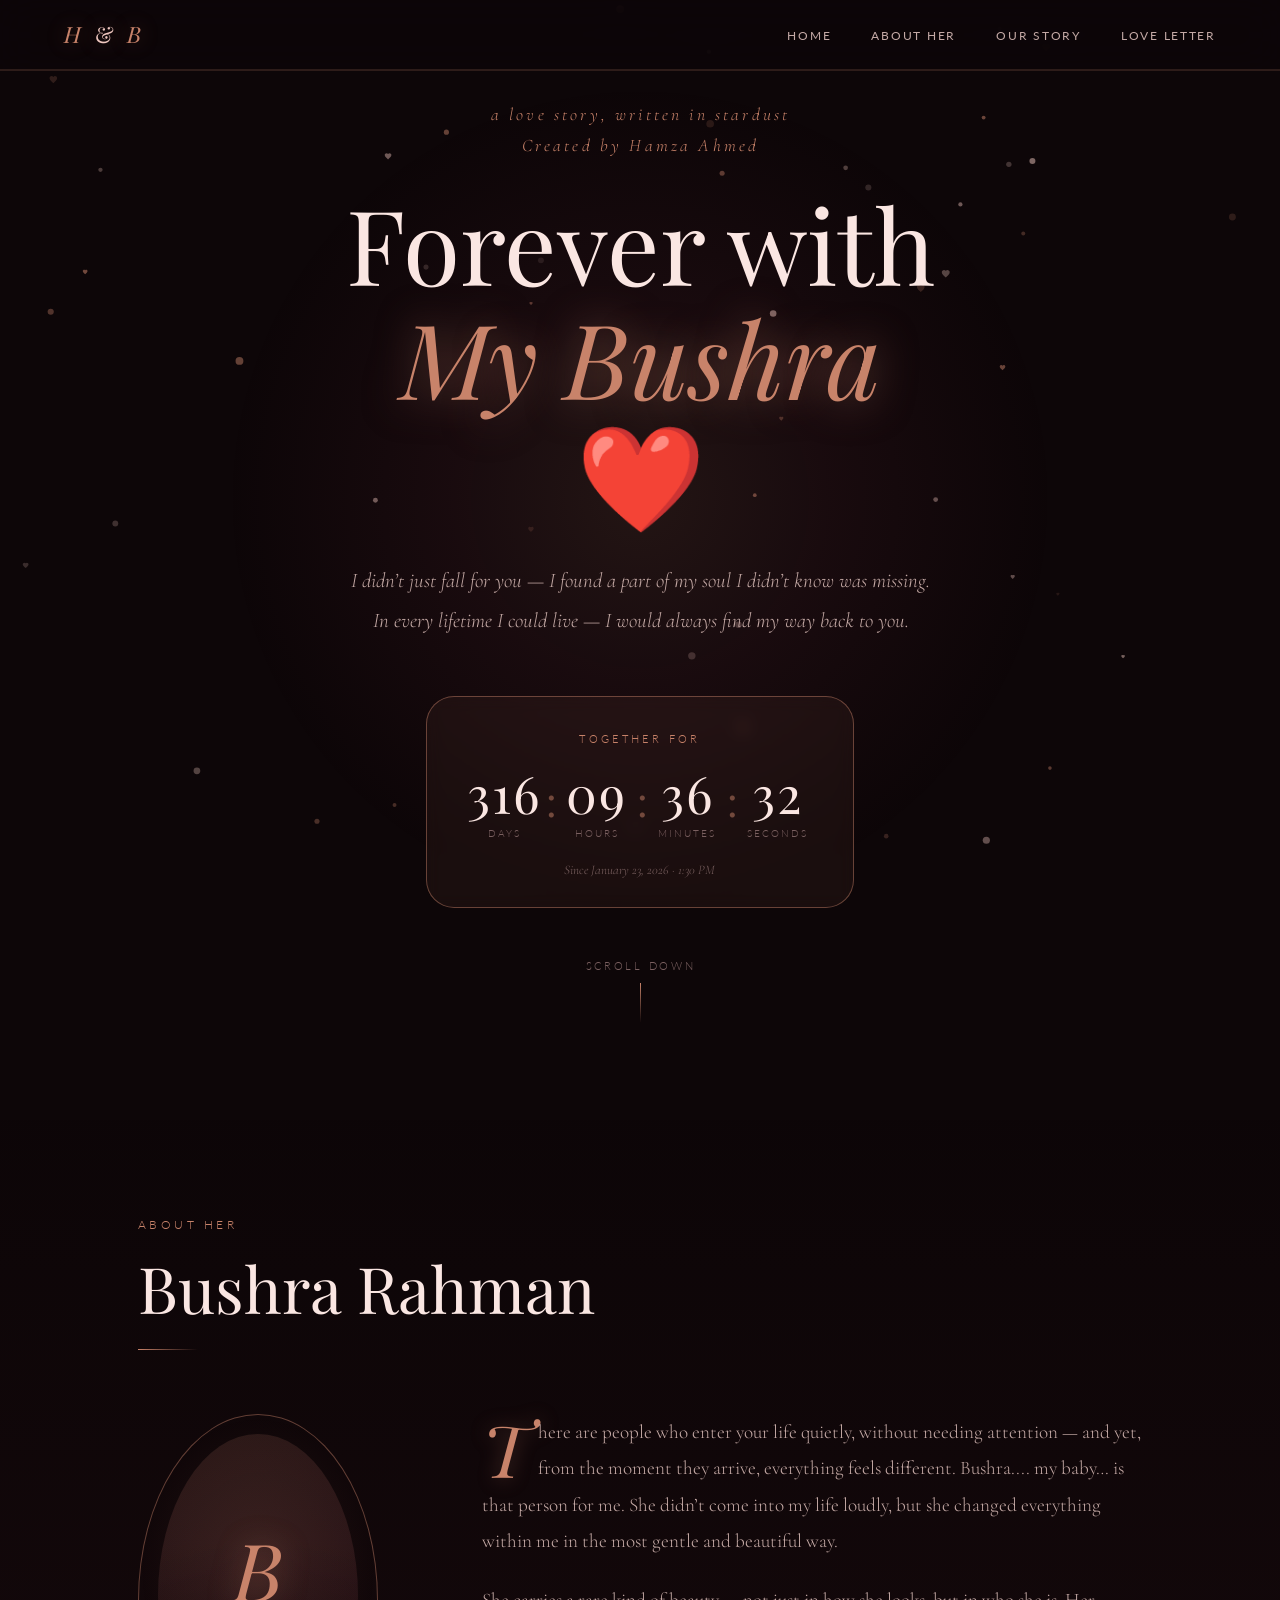
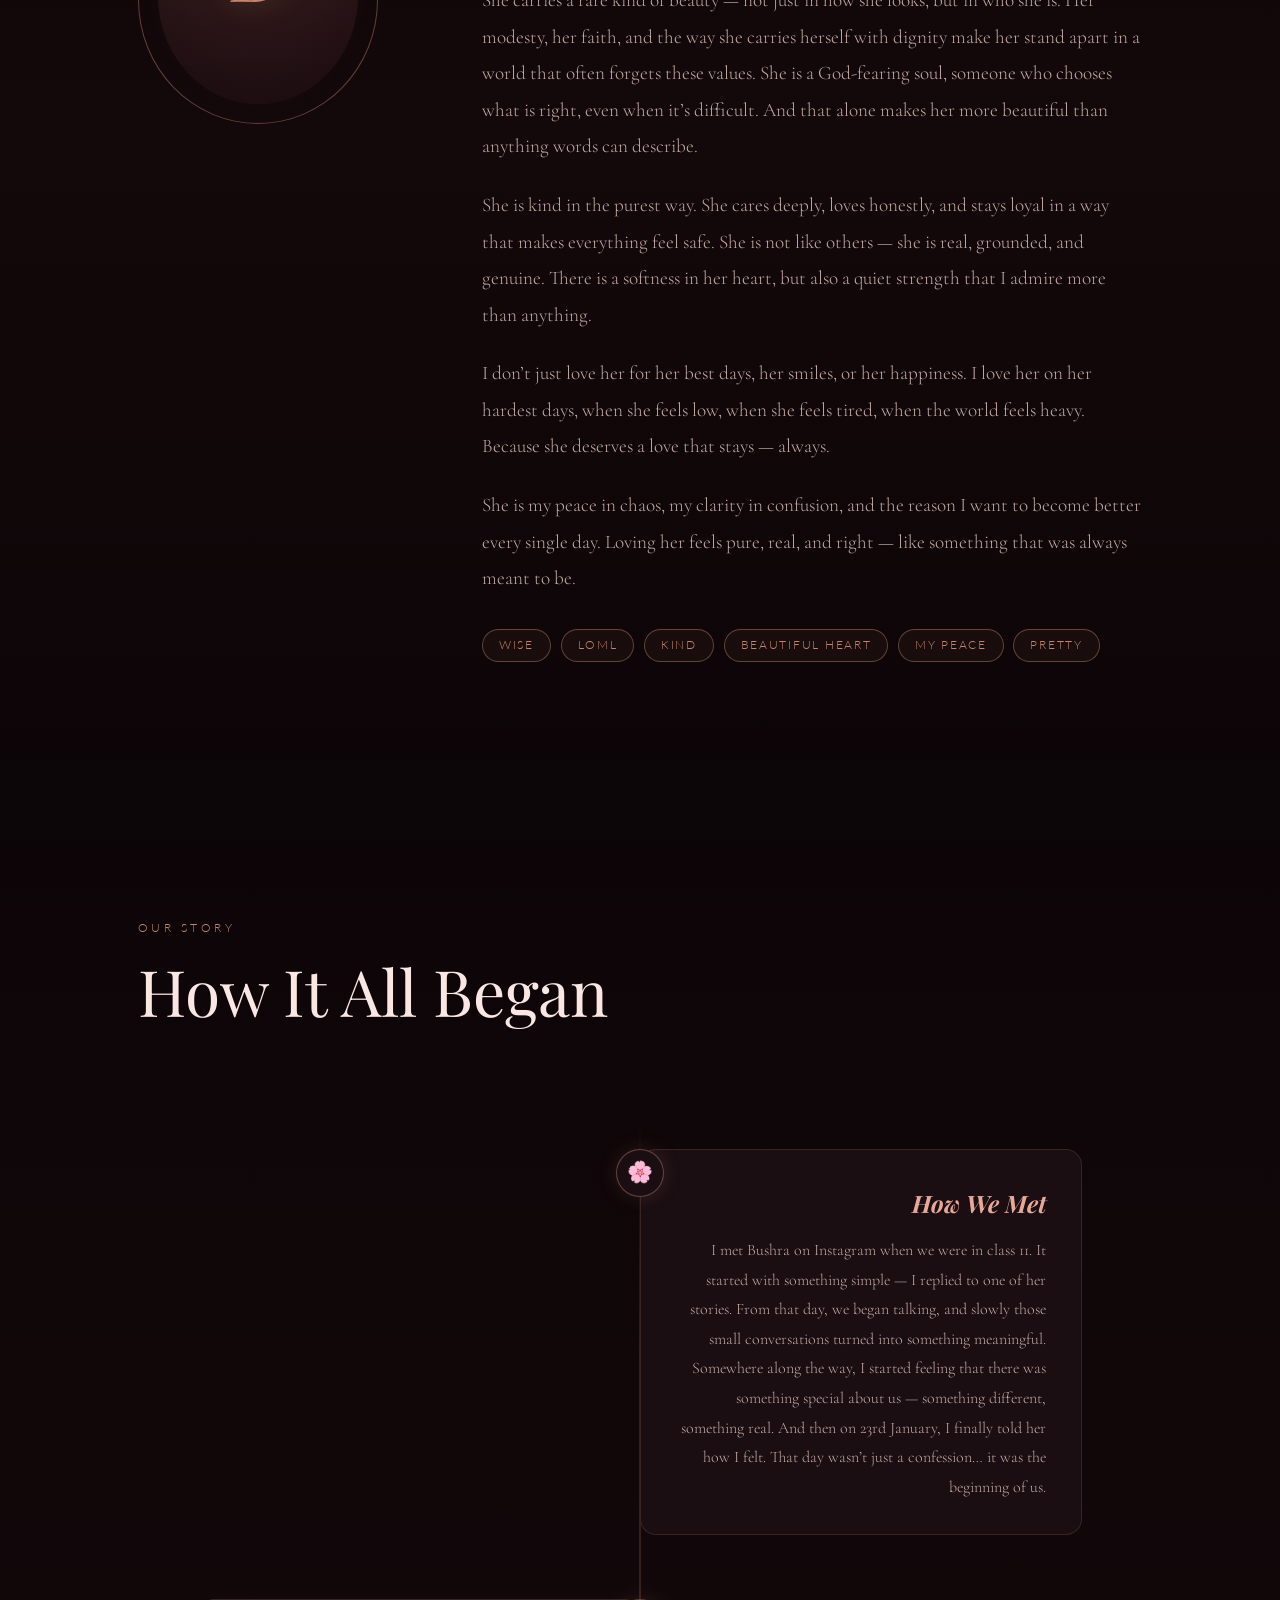
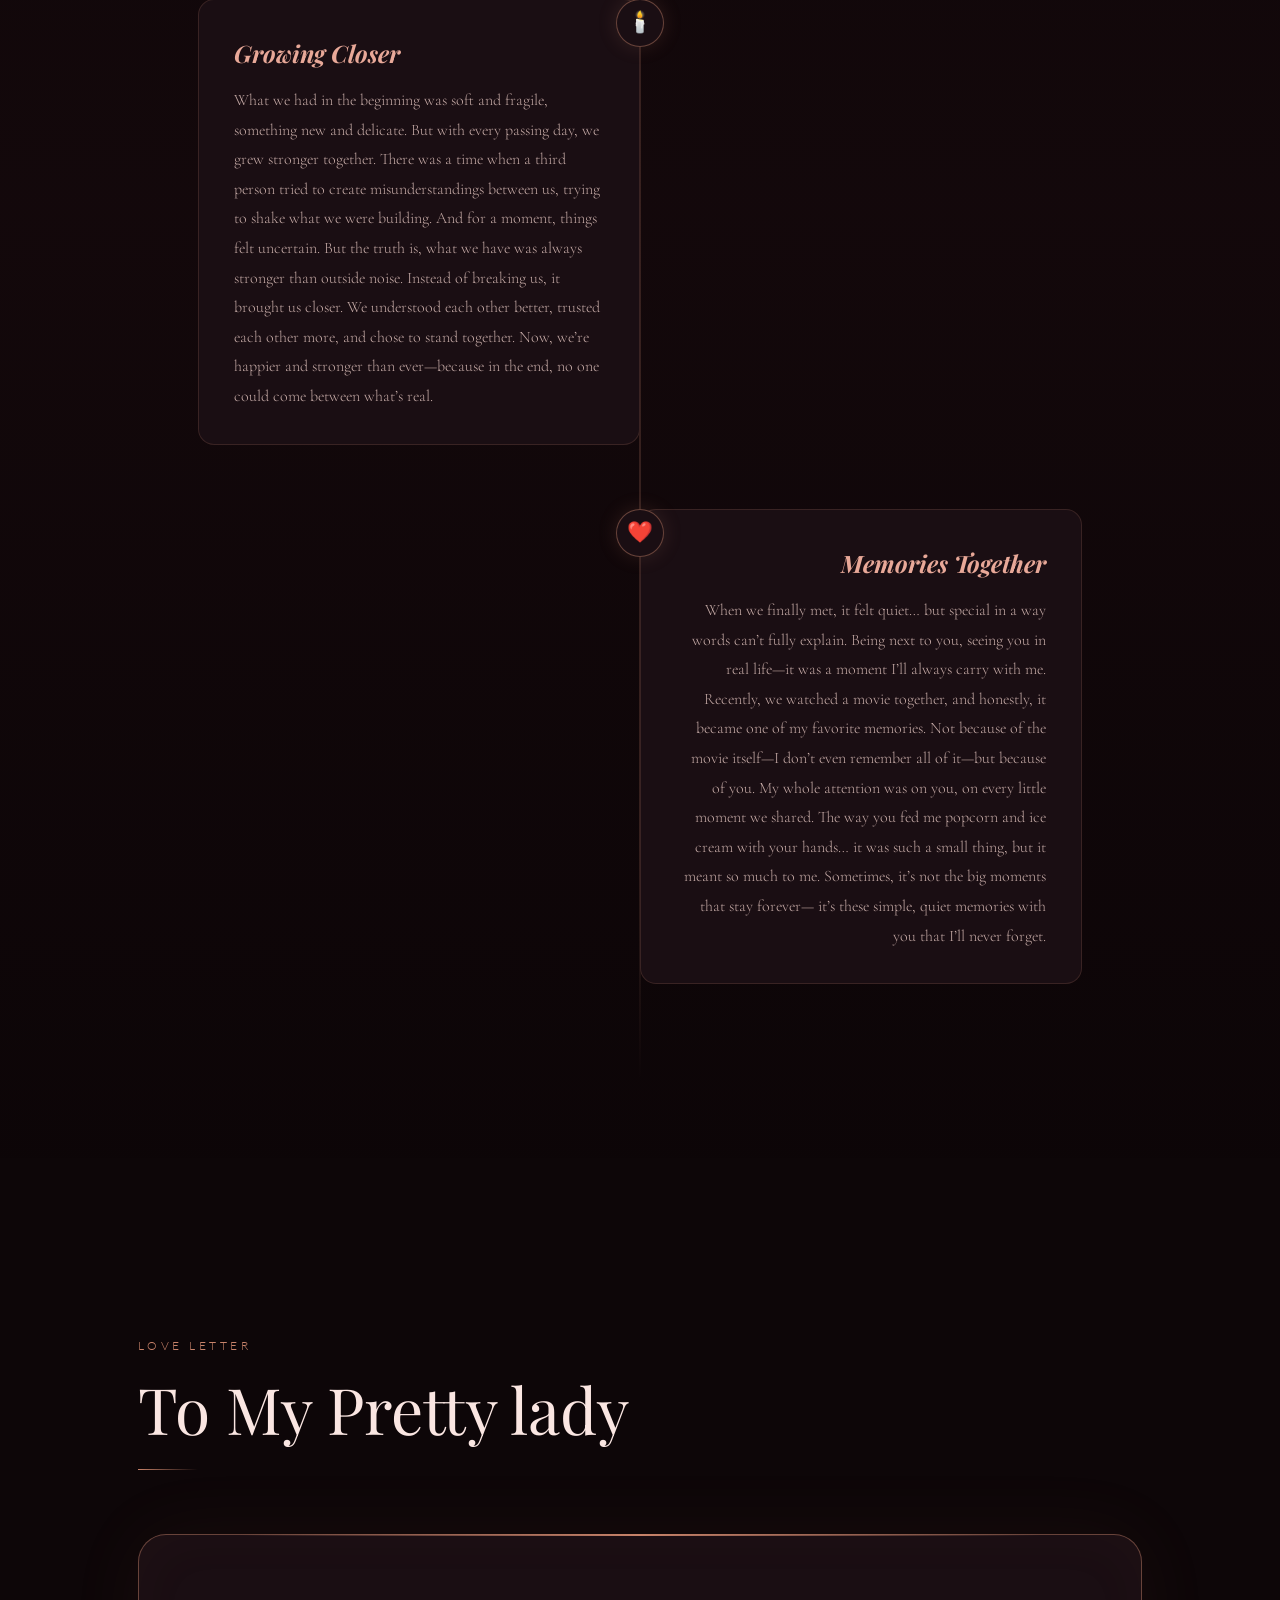
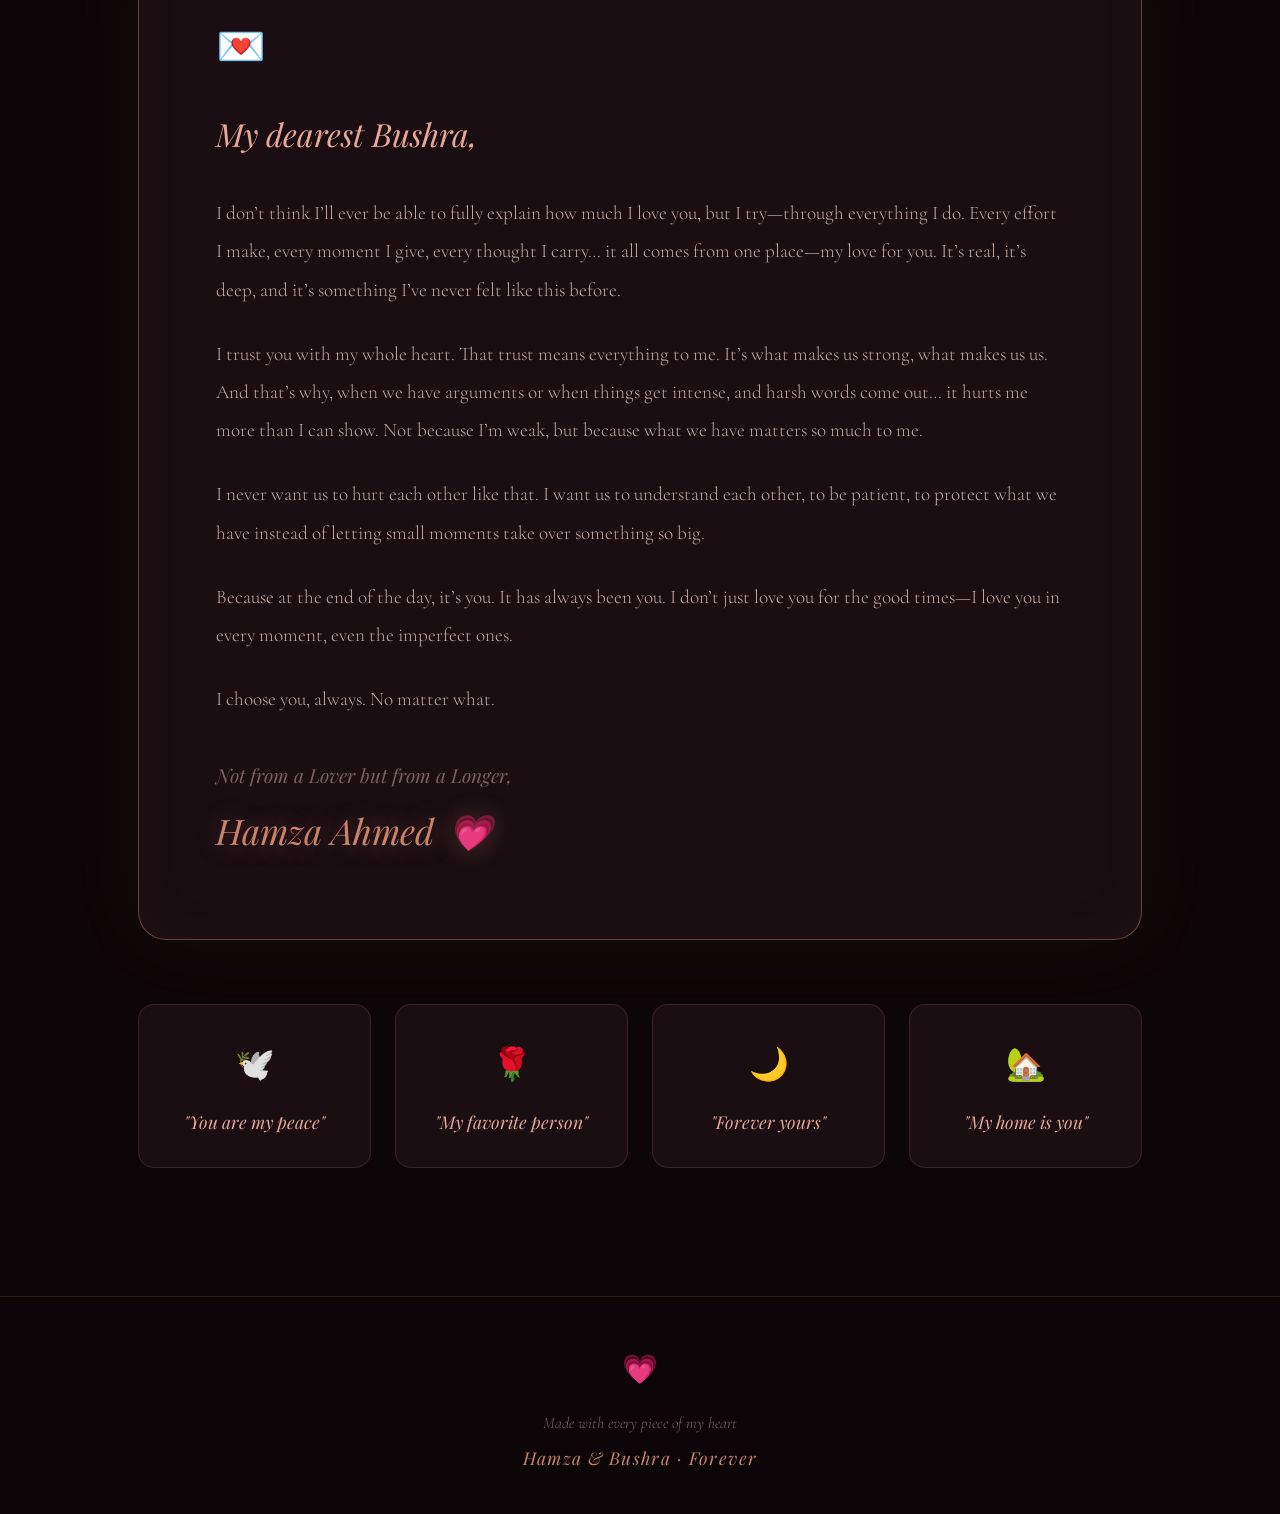
==== index.html @ 1453855a "Add files via upload" ====
<!DOCTYPE html>
<html lang="en">
<head>
  <meta charset="UTF-8" />
  <meta name="viewport" content="width=device-width, initial-scale=1.0" />
  <title>Forever with My Girl ❤️</title>
  <link rel="stylesheet" href="style.css" />
  <link rel="preconnect" href="https://fonts.googleapis.com" />
  <link rel="preconnect" href="https://fonts.gstatic.com" crossorigin />
  <link href="https://fonts.googleapis.com/css2?family=Cormorant+Garamond:ital,wght@0,300;0,400;0,600;1,300;1,400;1,600&family=Playfair+Display:ital,wght@0,400;0,700;1,400;1,700&family=Lato:wght@300;400&display=swap" rel="stylesheet" />
</head>
<body>

  <!-- Floating particles canvas -->
  <canvas id="particles-canvas"></canvas>

  <!-- Click burst container -->
  <div id="burst-container"></div>

  <!-- NAVBAR -->
  <nav id="navbar">
    <div class="nav-logo">H <span>&amp;</span> B</div>
    <ul class="nav-links">
      <li><a href="#home" class="nav-link">Home</a></li>
      <li><a href="#about" class="nav-link">About Her</a></li>
      <li><a href="#story" class="nav-link">Our Story</a></li>
      <li><a href="#letter" class="nav-link">Love Letter</a></li>
    </ul>
    <button class="nav-toggle" id="navToggle" aria-label="Toggle menu">
      <span></span><span></span><span></span>
    </button>
  </nav>

  <!-- MOBILE MENU -->
  <div class="mobile-menu" id="mobileMenu">
    <a href="#home" class="mobile-link">Home</a>
    <a href="#about" class="mobile-link">About Her</a>
    <a href="#story" class="mobile-link">Our Story</a>
    <a href="#letter" class="mobile-link">Love Letter</a>
  </div>

  <!-- ==================== HERO SECTION ==================== -->
  <section id="home" class="hero">
    <div class="hero-bg-glow"></div>
    <div class="hero-content">
      <p class="hero-preheading reveal-up">a love story, written in stardust <br> Created by Hamza Ahmed</p>
      <h1 class="hero-title reveal-up">Forever with<br /><em>My Bushra</em> <span class="heart-pulse">❤️</span></h1>
      <p class="hero-sub reveal-up">
        I didn’t just fall for you — I found a part of my soul I didn’t know was missing.<br />
        In every lifetime I could live — I would always find my way back to you.
      </p>

      <!-- TIMER -->
      <div class="timer-wrapper reveal-up" id="timerBox" title="Click me!">
        <p class="timer-label">Together for</p>
        <div class="timer-grid">
          <div class="timer-unit">
            <span class="timer-num" id="t-days">000</span>
            <span class="timer-tag">Days</span>
          </div>
          <div class="timer-sep">:</div>
          <div class="timer-unit">
            <span class="timer-num" id="t-hours">00</span>
            <span class="timer-tag">Hours</span>
          </div>
          <div class="timer-sep">:</div>
          <div class="timer-unit">
            <span class="timer-num" id="t-mins">00</span>
            <span class="timer-tag">Minutes</span>
          </div>
          <div class="timer-sep">:</div>
          <div class="timer-unit">
            <span class="timer-num" id="t-secs">00</span>
            <span class="timer-tag">Seconds</span>
          </div>
        </div>
        <p class="timer-since">Since January 23, 2026 · 1:30 PM</p>
      </div>

      <div class="scroll-hint reveal-up">
        <span>scroll down</span>
        <div class="scroll-arrow"></div>
      </div>
    </div>
  </section>

  <!-- ==================== ABOUT SECTION ==================== -->
  <section id="about" class="about-section">
    <div class="section-container">
      <div class="section-label reveal-fade">About Her</div>
      <h2 class="section-title reveal-fade">Bushra Rahman</h2>
      <div class="section-divider reveal-fade"></div>

      <div class="about-grid">
        <div class="about-portrait reveal-left">
          <div class="portrait-frame">
            <div class="portrait-inner">
              <div class="portrait-initial">B</div>
              <div class="portrait-glow-ring"></div>
            </div>
          </div>
        </div>
<div class="about-text reveal-right">
  <p class="about-para drop-cap">
    There are people who enter your life quietly, without needing attention — and yet, from the moment they arrive, everything feels different. Bushra.... my baby… is that person for me. She didn’t come into my life loudly, but she changed everything within me in the most gentle and beautiful way.
  </p>
  <p class="about-para">
    She carries a rare kind of beauty — not just in how she looks, but in who she is. Her modesty, her faith, and the way she carries herself with dignity make her stand apart in a world that often forgets these values. She is a God-fearing soul, someone who chooses what is right, even when it’s difficult. And that alone makes her more beautiful than anything words can describe.
  </p>
  <p class="about-para">
    She is kind in the purest way. She cares deeply, loves honestly, and stays loyal in a way that makes everything feel safe. She is not like others — she is real, grounded, and genuine. There is a softness in her heart, but also a quiet strength that I admire more than anything.
  </p>
  <p class="about-para">
    I don’t just love her for her best days, her smiles, or her happiness. I love her on her hardest days, when she feels low, when she feels tired, when the world feels heavy. Because she deserves a love that stays — always.
  </p>
  <p class="about-para">
    She is my peace in chaos, my clarity in confusion, and the reason I want to become better every single day. Loving her feels pure, real, and right — like something that was always meant to be.
  </p>

  <div class="about-tags">
    <span class="tag">Wise</span>
    <span class="tag">LOML</span>
    <span class="tag">Kind</span>
    <span class="tag">Beautiful Heart</span>
    <span class="tag">My Peace</span>
    <span class="tag">Pretty</span>
  </div>
</div>
      </div>
    </div>
  </section>

  <!-- ==================== OUR STORY SECTION ==================== -->
  <section id="story" class="story-section">
    <div class="section-container">
      <div class="section-label reveal-fade">Our Story</div>
      <h2 class="section-title reveal-fade">How It All Began</h2>
      <div class="section-divider reveal-fade"></div>

      <div class="timeline">

        <div class="timeline-item reveal-timeline" data-side="left">
          <div class="timeline-icon">🌸</div>
          <div class="timeline-card">
            <h3 class="tl-title">How We Met</h3>
            <p class="tl-body">
              I met Bushra on Instagram when we were in class 11. It started with something simple — I replied to one of her stories. From that day, we began talking, and slowly those small conversations turned into something meaningful. Somewhere along the way, I started feeling that there was something special about us — something different, something real.
And then on 23rd January, I finally told her how I felt.
That day wasn’t just a confession… it was the beginning of us.
          </div>
        </div>

        <!-- <div class="timeline-item reveal-timeline" data-side="right">
          <div class="timeline-icon">💫</div>
          <div class="timeline-card">
            <h3 class="tl-title">First Moments</h3>
            <p class="tl-body">
              The first moments with Bushu were ordinary on the outside — words exchanged, silences shared — but inside, everything was extraordinary. I found myself paying attention in a way I never had before. The way she spoke. The way she thought. The way she made even small things feel significant. I realised very quickly: this wasn't ordinary. She was not ordinary.
            </p>
          </div>
        </div> -->

        <div class="timeline-item reveal-timeline" data-side="right">
          <div class="timeline-icon">🕯️</div>
          <div class="timeline-card">
            <h3 class="tl-title">Growing Closer</h3>
            <p class="tl-body">
              What we had in the beginning was soft and fragile, something new and delicate. But with every passing day, we grew stronger together.

There was a time when a third person tried to create misunderstandings between us, trying to shake what we were building. And for a moment, things felt uncertain. But the truth is, what we have was always stronger than outside noise.

Instead of breaking us, it brought us closer. We understood each other better, trusted each other more, and chose to stand together.

Now, we’re happier and stronger than ever—because in the end, no one could come between what’s real.
            </p>
          </div>
        </div>

        <div class="timeline-item reveal-timeline" data-side="left">
          <div class="timeline-icon">❤️</div>
          <div class="timeline-card">
            <h3 class="tl-title">Memories Together</h3>
            <p class="tl-body">
              When we finally met, it felt quiet… but special in a way words can’t fully explain. Being next to you, seeing you in real life—it was a moment I’ll always carry with me.

Recently, we watched a movie together, and honestly, it became one of my favorite memories. Not because of the movie itself—I don’t even remember all of it—but because of you. My whole attention was on you, on every little moment we shared.

The way you fed me popcorn and ice cream with your hands… it was such a small thing, but it meant so much to me.

Sometimes, it’s not the big moments that stay forever—
it’s these simple, quiet memories with you that I’ll never forget.
            </p>
          </div>
        </div>

      </div>
    </div>
  </section>

  <!-- ==================== LOVE LETTER SECTION ==================== -->
  <section id="letter" class="letter-section">
    <div class="section-container">
      <div class="section-label reveal-fade">Love Letter</div>
      <h2 class="section-title reveal-fade">To My Pretty lady</h2>
      <div class="section-divider reveal-fade"></div>

      <div class="letter-card reveal-up">
        <div class="letter-stamp">💌</div>
        <p class="letter-greeting">My dearest Bushra,</p>

        <p class="letter-body">
  I don’t think I’ll ever be able to fully explain how much I love you, but I try—through everything I do. Every effort I make, every moment I give, every thought I carry… it all comes from one place—my love for you. It’s real, it’s deep, and it’s something I’ve never felt like this before.
</p>
<p class="letter-body">
  I trust you with my whole heart. That trust means everything to me. It’s what makes us strong, what makes us us. And that’s why, when we have arguments or when things get intense, and harsh words come out… it hurts me more than I can show. Not because I’m weak, but because what we have matters so much to me.
</p>
<p class="letter-body">
  I never want us to hurt each other like that. I want us to understand each other, to be patient, to protect what we have instead of letting small moments take over something so big.
</p>
<p class="letter-body">
  Because at the end of the day, it’s you. It has always been you. I don’t just love you for the good times—I love you in every moment, even the imperfect ones.
</p>
<p class="letter-body">
  I choose you, always. No matter what.
</p>

        <p class="letter-closing">Not from a Lover but from a Longer,</p>
        <p class="letter-signature">Hamza Ahmed <span>💗</span></p>
      </div>

      <!-- SPECIAL MESSAGE CARDS -->
      <div class="messages-grid">
        <div class="msg-card reveal-up" style="--delay: 0s">
          <div class="msg-icon">🕊️</div>
          <p class="msg-text">"You are my peace"</p>
        </div>
        <div class="msg-card reveal-up" style="--delay: 0.1s">
          <div class="msg-icon">🌹</div>
          <p class="msg-text">"My favorite person"</p>
        </div>
        <div class="msg-card reveal-up" style="--delay: 0.2s">
          <div class="msg-icon">🌙</div>
          <p class="msg-text">"Forever yours"</p>
        </div>
        <div class="msg-card reveal-up" style="--delay: 0.3s">
          <div class="msg-icon">🏡</div>
          <p class="msg-text">"My home is you"</p>
        </div>
      </div>
    </div>
  </section>

  <!-- FOOTER -->
  <footer class="footer">
    <div class="footer-hearts">💗</div>
    <p class="footer-text">Made with every piece of my heart</p>
    <p class="footer-names">Hamza &amp; Bushra · Forever</p>
  </footer>

  <script src="script.js"></script>
</body>
</html>
---- style.css ----
/* =============================================
   FOREVER WITH MY BUSHU — style.css
   Dark Romantic · Rose Gold · Cinematic
   ============================================= */

/* ---------- CSS VARIABLES ---------- */
:root {
  --bg-deep:        #0d0608;
  --bg-mid:         #130a0e;
  --bg-card:        #1a0e13;
  --bg-card-hover:  #21121a;

  --rose-gold:      #c8836a;
  --rose-light:     #e8a898;
  --blush:          #f0c8c0;
  --petal:          #fae6e2;
  --cream:          #fdf6f0;
  --lavender-soft:  #c9b8d8;

  --text-primary:   #f5e8e4;
  --text-secondary: #c4a9a5;
  --text-muted:     #7a6060;

  --glow-rose:      rgba(200, 131, 106, 0.35);
  --glow-soft:      rgba(200, 131, 106, 0.15);

  --border:         rgba(200, 131, 106, 0.18);
  --border-bright:  rgba(200, 131, 106, 0.45);

  --ff-display:     'Playfair Display', serif;
  --ff-body:        'Cormorant Garamond', serif;
  --ff-ui:          'Lato', sans-serif;

  --radius-sm: 8px;
  --radius-md: 16px;
  --radius-lg: 28px;
  --radius-xl: 44px;

  --transition: all 0.4s cubic-bezier(0.25, 0.46, 0.45, 0.94);
  --transition-fast: all 0.2s ease;
}

/* ---------- RESET & BASE ---------- */
*, *::before, *::after { margin: 0; padding: 0; box-sizing: border-box; }

html { scroll-behavior: smooth; font-size: 16px; }

body {
  background-color: var(--bg-deep);
  color: var(--text-primary);
  font-family: var(--ff-body);
  font-weight: 300;
  line-height: 1.75;
  overflow-x: hidden;
  cursor: default;
}

/* Scrollbar */
::-webkit-scrollbar { width: 5px; }
::-webkit-scrollbar-track { background: var(--bg-deep); }
::-webkit-scrollbar-thumb { background: var(--rose-gold); border-radius: 10px; }

/* =============================================
   PARTICLES CANVAS
   ============================================= */
#particles-canvas {
  position: fixed;
  top: 0; left: 0;
  width: 100%; height: 100%;
  pointer-events: none;
  z-index: 0;
}

/* =============================================
   BURST CONTAINER
   ============================================= */
#burst-container {
  position: fixed;
  top: 0; left: 0;
  width: 100%; height: 100%;
  pointer-events: none;
  z-index: 9999;
  overflow: hidden;
}

.burst-emoji {
  position: absolute;
  font-size: 1.8rem;
  pointer-events: none;
  animation: burst-fly 1.4s ease-out forwards;
  transform-origin: center;
  user-select: none;
}

@keyframes burst-fly {
  0%   { opacity: 1; transform: translate(0, 0) scale(0.5) rotate(0deg); }
  60%  { opacity: 1; transform: translate(var(--bx), var(--by)) scale(1.2) rotate(var(--br)); }
  100% { opacity: 0; transform: translate(var(--bx2), var(--by2)) scale(0.7) rotate(var(--br2)); }
}

/* =============================================
   NAVBAR
   ============================================= */
#navbar {
  position: fixed;
  top: 0; left: 0; right: 0;
  z-index: 1000;
  display: flex;
  align-items: center;
  justify-content: space-between;
  padding: 0 clamp(1.5rem, 5vw, 4rem);
  height: 70px;
  background: rgba(13, 6, 8, 0.75);
  backdrop-filter: blur(20px);
  -webkit-backdrop-filter: blur(20px);
  border-bottom: 1px solid var(--border);
  transition: var(--transition);
}

#navbar.scrolled {
  background: rgba(13, 6, 8, 0.96);
  border-color: var(--border-bright);
  box-shadow: 0 4px 40px rgba(200, 131, 106, 0.08);
}

.nav-logo {
  font-family: var(--ff-display);
  font-size: 1.4rem;
  font-style: italic;
  color: var(--rose-gold);
  letter-spacing: 0.08em;
  text-shadow: 0 0 20px var(--glow-rose);
}
.nav-logo span { color: var(--blush); font-style: normal; margin: 0 4px; }

.nav-links {
  display: flex;
  list-style: none;
  gap: 2.5rem;
}

.nav-link {
  font-family: var(--ff-ui);
  font-size: 0.78rem;
  font-weight: 400;
  letter-spacing: 0.14em;
  text-transform: uppercase;
  color: var(--text-secondary);
  text-decoration: none;
  position: relative;
  padding-bottom: 4px;
  transition: color 0.3s ease;
}
.nav-link::after {
  content: '';
  position: absolute;
  bottom: 0; left: 0;
  width: 0; height: 1px;
  background: linear-gradient(90deg, var(--rose-gold), var(--blush));
  transition: width 0.35s ease;
  box-shadow: 0 0 8px var(--glow-rose);
}
.nav-link:hover { color: var(--rose-light); }
.nav-link:hover::after { width: 100%; }

/* Hamburger */
.nav-toggle {
  display: none;
  flex-direction: column;
  gap: 5px;
  background: none;
  border: none;
  cursor: pointer;
  padding: 4px;
}
.nav-toggle span {
  display: block;
  width: 24px;
  height: 1.5px;
  background: var(--rose-gold);
  transition: var(--transition);
  border-radius: 2px;
}
.nav-toggle.active span:nth-child(1) { transform: translateY(6.5px) rotate(45deg); }
.nav-toggle.active span:nth-child(2) { opacity: 0; }
.nav-toggle.active span:nth-child(3) { transform: translateY(-6.5px) rotate(-45deg); }

/* Mobile menu */
.mobile-menu {
  position: fixed;
  top: 70px; left: 0; right: 0;
  background: rgba(13, 6, 8, 0.98);
  backdrop-filter: blur(20px);
  display: flex;
  flex-direction: column;
  align-items: center;
  gap: 0;
  z-index: 999;
  max-height: 0;
  overflow: hidden;
  transition: max-height 0.45s cubic-bezier(0.4, 0, 0.2, 1);
  border-bottom: 1px solid var(--border);
}
.mobile-menu.open { max-height: 300px; }
.mobile-link {
  font-family: var(--ff-ui);
  font-size: 0.85rem;
  letter-spacing: 0.15em;
  text-transform: uppercase;
  color: var(--text-secondary);
  text-decoration: none;
  padding: 1.1rem 2rem;
  width: 100%;
  text-align: center;
  border-bottom: 1px solid var(--border);
  transition: color 0.3s, background 0.3s;
}
.mobile-link:hover { color: var(--rose-gold); background: rgba(200, 131, 106, 0.06); }

/* =============================================
   SECTION SHARED STYLES
   ============================================= */
.section-container {
  position: relative;
  z-index: 1;
  max-width: 1100px;
  margin: 0 auto;
  padding: clamp(5rem, 12vw, 8rem) clamp(1.5rem, 5vw, 3rem);
}

.section-label {
  font-family: var(--ff-ui);
  font-size: 0.72rem;
  letter-spacing: 0.3em;
  text-transform: uppercase;
  color: var(--rose-gold);
  margin-bottom: 1rem;
}

.section-title {
  font-family: var(--ff-display);
  font-size: clamp(2.4rem, 5.5vw, 4rem);
  font-weight: 400;
  color: var(--petal);
  line-height: 1.15;
  margin-bottom: 1.5rem;
}
.section-title em { color: var(--rose-gold); font-style: italic; }

.section-divider {
  width: 60px;
  height: 1px;
  background: linear-gradient(90deg, var(--rose-gold), transparent);
  margin-bottom: 4rem;
}

/* =============================================
   HERO SECTION
   ============================================= */
.hero {
  position: relative;
  min-height: 100vh;
  display: flex;
  align-items: center;
  justify-content: center;
  text-align: center;
  overflow: hidden;
  padding: 100px 1.5rem 4rem;
}

.hero-bg-glow {
  position: absolute;
  top: 50%;
  left: 50%;
  transform: translate(-50%, -55%);
  width: min(900px, 140vw);
  height: min(900px, 140vw);
  background: radial-gradient(ellipse at center,
    rgba(200, 131, 106, 0.12) 0%,
    rgba(180, 80, 100, 0.07) 30%,
    transparent 65%);
  pointer-events: none;
  animation: glow-breathe 6s ease-in-out infinite;
}

@keyframes glow-breathe {
  0%, 100% { transform: translate(-50%, -55%) scale(1); opacity: 1; }
  50%       { transform: translate(-50%, -55%) scale(1.08); opacity: 0.75; }
}

.hero-content {
  position: relative;
  z-index: 1;
  max-width: 820px;
}

.hero-preheading {
  font-family: var(--ff-body);
  font-style: italic;
  font-size: clamp(0.9rem, 2vw, 1.1rem);
  color: var(--rose-gold);
  letter-spacing: 0.18em;
  margin-bottom: 1.5rem;
  opacity: 0;
}

.hero-title {
  font-family: var(--ff-display);
  font-size: clamp(3rem, 8.5vw, 6.5rem);
  font-weight: 400;
  line-height: 1.1;
  color: var(--petal);
  margin-bottom: 2rem;
  opacity: 0;
}
.hero-title em {
  font-style: italic;
  color: var(--rose-gold);
  display: block;
  text-shadow: 0 0 40px rgba(200, 131, 106, 0.5);
}

.heart-pulse {
  display: inline-block;
  animation: heart-beat 1.4s ease-in-out infinite;
}
@keyframes heart-beat {
  0%, 100% { transform: scale(1); }
  14%       { transform: scale(1.25); }
  28%       { transform: scale(1); }
  42%       { transform: scale(1.15); }
  56%       { transform: scale(1); }
}

.hero-sub {
  font-size: clamp(1rem, 2.5vw, 1.3rem);
  font-style: italic;
  color: var(--text-secondary);
  line-height: 1.9;
  margin-bottom: 3.5rem;
  opacity: 0;
}

/* TIMER */
.timer-wrapper {
  display: inline-block;
  background: rgba(200, 131, 106, 0.07);
  border: 1px solid var(--border-bright);
  border-radius: var(--radius-lg);
  padding: 2rem 2.5rem 1.6rem;
  cursor: pointer;
  position: relative;
  overflow: visible;
  transition: var(--transition);
  backdrop-filter: blur(8px);
  opacity: 0;
  margin-bottom: 3rem;
}
.timer-wrapper:hover {
  border-color: var(--rose-gold);
  background: rgba(200, 131, 106, 0.12);
  box-shadow: 0 0 50px rgba(200, 131, 106, 0.2), 0 0 100px rgba(200, 131, 106, 0.08);
  transform: translateY(-3px);
}
.timer-wrapper.celebrating {
  animation: timer-celebrate 0.5s ease-in-out;
}
@keyframes timer-celebrate {
  0%   { transform: scale(1) translateY(-3px); }
  30%  { transform: scale(1.06) translateY(-8px); }
  60%  { transform: scale(0.97) translateY(-2px); }
  100% { transform: scale(1) translateY(-3px); }
}

.timer-label {
  font-family: var(--ff-ui);
  font-size: 0.7rem;
  letter-spacing: 0.3em;
  text-transform: uppercase;
  color: var(--rose-gold);
  margin-bottom: 1.2rem;
}

.timer-grid {
  display: flex;
  align-items: center;
  justify-content: center;
  gap: 0.3rem;
}

.timer-unit {
  display: flex;
  flex-direction: column;
  align-items: center;
  min-width: 70px;
}

.timer-num {
  font-family: var(--ff-display);
  font-size: clamp(2.2rem, 5vw, 3.2rem);
  font-weight: 400;
  color: var(--petal);
  line-height: 1;
  letter-spacing: 0.04em;
  transition: color 0.3s;
}

.timer-tag {
  font-family: var(--ff-ui);
  font-size: 0.62rem;
  letter-spacing: 0.2em;
  text-transform: uppercase;
  color: var(--text-muted);
  margin-top: 0.4rem;
}

.timer-sep {
  font-family: var(--ff-display);
  font-size: 2.5rem;
  color: var(--rose-gold);
  opacity: 0.5;
  line-height: 1;
  padding-bottom: 0.5rem;
  animation: sep-blink 1s step-end infinite;
}
@keyframes sep-blink {
  0%, 100% { opacity: 0.5; }
  50%       { opacity: 0.15; }
}

.timer-since {
  font-family: var(--ff-body);
  font-style: italic;
  font-size: 0.82rem;
  color: var(--text-muted);
  margin-top: 1rem;
}

/* Scroll hint */
.scroll-hint {
  display: flex;
  flex-direction: column;
  align-items: center;
  gap: 0.5rem;
  opacity: 0;
}
.scroll-hint span {
  font-family: var(--ff-ui);
  font-size: 0.68rem;
  letter-spacing: 0.25em;
  text-transform: uppercase;
  color: var(--text-muted);
}
.scroll-arrow {
  width: 1px;
  height: 40px;
  background: linear-gradient(to bottom, var(--rose-gold), transparent);
  animation: scroll-drop 1.8s ease-in-out infinite;
}
@keyframes scroll-drop {
  0%   { opacity: 0; transform: translateY(-10px); }
  50%  { opacity: 1; }
  100% { opacity: 0; transform: translateY(15px); }
}

/* =============================================
   ABOUT SECTION
   ============================================= */
.about-section { position: relative; z-index: 1; }
.about-section::before {
  content: '';
  position: absolute;
  top: 0; left: 0; right: 0; bottom: 0;
  background: linear-gradient(180deg, transparent 0%, rgba(180, 80, 90, 0.04) 50%, transparent 100%);
  pointer-events: none;
}

.about-grid {
  display: grid;
  grid-template-columns: 280px 1fr;
  gap: 4rem;
  align-items: start;
}

.about-portrait {
  position: relative;
}

.portrait-frame {
  width: 240px;
  height: 310px;
  border: 1px solid var(--border-bright);
  border-radius: 50% 50% 50% 50% / 60% 60% 40% 40%;
  display: flex;
  align-items: center;
  justify-content: center;
  position: relative;
  background: radial-gradient(ellipse at center, rgba(200, 131, 106, 0.1), transparent 70%);
  animation: float-portrait 5s ease-in-out infinite;
}
@keyframes float-portrait {
  0%, 100% { transform: translateY(0); }
  50%       { transform: translateY(-14px); }
}

.portrait-inner {
  width: 200px;
  height: 270px;
  border-radius: 50% 50% 50% 50% / 60% 60% 40% 40%;
  background: linear-gradient(160deg, rgba(200, 131, 106, 0.15), rgba(140, 60, 80, 0.2));
  display: flex;
  align-items: center;
  justify-content: center;
  position: relative;
  overflow: hidden;
}
.portrait-inner::before {
  content: '';
  position: absolute;
  inset: 0;
  background: linear-gradient(to bottom, transparent 40%, rgba(13, 6, 8, 0.5));
}

.portrait-initial {
  font-family: var(--ff-display);
  font-size: 5rem;
  font-style: italic;
  color: var(--rose-gold);
  text-shadow: 0 0 30px var(--glow-rose);
  z-index: 1;
}

.portrait-glow-ring {
  position: absolute;
  top: -10px; left: -10px; right: -10px; bottom: -10px;
  border-radius: inherit;
  background: transparent;
  border: 1px solid var(--rose-gold);
  opacity: 0.3;
  animation: ring-pulse 3s ease-in-out infinite;
}
@keyframes ring-pulse {
  0%, 100% { transform: scale(1); opacity: 0.3; }
  50%       { transform: scale(1.03); opacity: 0.55; }
}

.about-para {
  font-size: clamp(1.05rem, 2vw, 1.2rem);
  color: var(--text-secondary);
  margin-bottom: 1.4rem;
  line-height: 1.9;
}
.about-para:last-of-type { margin-bottom: 2rem; }

.drop-cap::first-letter {
  float: left;
  font-family: var(--ff-display);
  font-size: 4.5rem;
  font-style: italic;
  color: var(--rose-gold);
  line-height: 0.75;
  margin-right: 0.12em;
  margin-top: 0.1em;
  text-shadow: 0 0 20px var(--glow-rose);
}

.about-tags {
  display: flex;
  flex-wrap: wrap;
  gap: 0.6rem;
}

.tag {
  font-family: var(--ff-ui);
  font-size: 0.72rem;
  letter-spacing: 0.15em;
  text-transform: uppercase;
  color: var(--rose-gold);
  border: 1px solid var(--border-bright);
  border-radius: 999px;
  padding: 0.35rem 1rem;
  background: rgba(200, 131, 106, 0.06);
  transition: var(--transition);
}
.tag:hover {
  background: rgba(200, 131, 106, 0.14);
  border-color: var(--rose-gold);
  box-shadow: 0 0 18px var(--glow-soft);
}

/* =============================================
   OUR STORY SECTION
   ============================================= */
.story-section {
  position: relative;
  z-index: 1;
  background: linear-gradient(180deg, transparent, rgba(180, 80, 100, 0.04) 50%, transparent);
}

.timeline {
  position: relative;
  padding: 2rem 0;
}
.timeline::before {
  content: '';
  position: absolute;
  left: 50%;
  top: 0; bottom: 0;
  width: 1px;
  background: linear-gradient(to bottom, transparent, var(--rose-gold) 15%, var(--rose-gold) 85%, transparent);
  transform: translateX(-50%);
  opacity: 0.4;
}

.timeline-item {
  display: flex;
  align-items: flex-start;
  margin-bottom: 4rem;
  position: relative;
}

.timeline-item[data-side="left"] {
  flex-direction: row-reverse;
  text-align: right;
}
.timeline-item[data-side="right"] {
  flex-direction: row;
  text-align: left;
}

.timeline-icon {
  position: absolute;
  left: 50%;
  transform: translateX(-50%);
  width: 48px;
  height: 48px;
  background: var(--bg-card);
  border: 1px solid var(--border-bright);
  border-radius: 50%;
  display: flex;
  align-items: center;
  justify-content: center;
  font-size: 1.3rem;
  box-shadow: 0 0 20px var(--glow-soft);
  z-index: 2;
  transition: var(--transition);
}
.timeline-item:hover .timeline-icon {
  border-color: var(--rose-gold);
  box-shadow: 0 0 30px var(--glow-rose);
  transform: translateX(-50%) scale(1.15);
}

.timeline-card {
  width: calc(50% - 60px);
  background: var(--bg-card);
  border: 1px solid var(--border);
  border-radius: var(--radius-md);
  padding: 2rem 2.2rem;
  transition: var(--transition);
}
.timeline-card:hover {
  border-color: var(--border-bright);
  background: var(--bg-card-hover);
  box-shadow: 0 8px 40px rgba(200, 131, 106, 0.1);
  transform: translateY(-4px);
}
.timeline-item[data-side="left"]  .timeline-card { margin-right: 60px; }
.timeline-item[data-side="right"] .timeline-card { margin-left: 60px; }

.tl-title {
  font-family: var(--ff-display);
  font-size: 1.5rem;
  font-style: italic;
  color: var(--rose-light);
  margin-bottom: 0.75rem;
}

.tl-body {
  font-size: 1rem;
  color: var(--text-secondary);
  line-height: 1.85;
}

/* =============================================
   LOVE LETTER SECTION
   ============================================= */
.letter-section { position: relative; z-index: 1; }

.letter-card {
  position: relative;
  background: var(--bg-card);
  border: 1px solid var(--border-bright);
  border-radius: var(--radius-lg);
  padding: clamp(2.5rem, 6vw, 5rem) clamp(2rem, 6vw, 5rem);
  margin-bottom: 4rem;
  box-shadow: 0 0 80px rgba(200, 131, 106, 0.06), inset 0 0 60px rgba(200, 131, 106, 0.03);
}
.letter-card::before {
  content: '';
  position: absolute;
  top: -1px; left: 10%; right: 10%;
  height: 2px;
  background: linear-gradient(90deg, transparent, var(--rose-gold), transparent);
  border-radius: 2px;
}

.letter-stamp {
  font-size: 2.5rem;
  margin-bottom: 1.5rem;
  display: block;
}

.letter-greeting {
  font-family: var(--ff-display);
  font-size: clamp(1.4rem, 3vw, 2rem);
  font-style: italic;
  color: var(--rose-light);
  margin-bottom: 2rem;
}

.letter-body {
  font-size: clamp(1.05rem, 2vw, 1.2rem);
  color: var(--text-secondary);
  line-height: 2;
  margin-bottom: 1.6rem;
}

.letter-closing {
  font-family: var(--ff-display);
  font-style: italic;
  font-size: 1.2rem;
  color: var(--text-muted);
  margin-top: 2.5rem;
  margin-bottom: 0.5rem;
}

.letter-signature {
  font-family: var(--ff-display);
  font-size: 2.2rem;
  font-style: italic;
  color: var(--rose-gold);
  text-shadow: 0 0 25px var(--glow-rose);
}
.letter-signature span { margin-left: 0.3rem; }

/* Message Cards */
.messages-grid {
  display: grid;
  grid-template-columns: repeat(auto-fit, minmax(210px, 1fr));
  gap: 1.5rem;
  margin-top: 1rem;
}

.msg-card {
  background: var(--bg-card);
  border: 1px solid var(--border);
  border-radius: var(--radius-md);
  padding: 2rem 1.5rem;
  text-align: center;
  cursor: default;
  transition: var(--transition);
  animation-delay: var(--delay);
  opacity: 0;
}
.msg-card:hover {
  border-color: var(--rose-gold);
  background: var(--bg-card-hover);
  transform: translateY(-6px);
  box-shadow: 0 12px 40px rgba(200, 131, 106, 0.15);
}

.msg-icon {
  font-size: 2rem;
  margin-bottom: 1rem;
  display: block;
  animation: icon-float 4s ease-in-out infinite;
  animation-delay: var(--delay);
}
@keyframes icon-float {
  0%, 100% { transform: translateY(0); }
  50%       { transform: translateY(-8px); }
}

.msg-text {
  font-family: var(--ff-display);
  font-style: italic;
  font-size: 1.1rem;
  color: var(--rose-light);
  line-height: 1.5;
}

/* =============================================
   FOOTER
   ============================================= */
.footer {
  position: relative;
  z-index: 1;
  text-align: center;
  padding: 3rem 1.5rem 2.5rem;
  border-top: 1px solid var(--border);
}

.footer-hearts {
  font-size: 1.8rem;
  margin-bottom: 0.8rem;
  animation: heart-beat 1.4s ease-in-out infinite;
  display: block;
}

.footer-text {
  font-family: var(--ff-body);
  font-style: italic;
  font-size: 1rem;
  color: var(--text-muted);
  margin-bottom: 0.4rem;
}

.footer-names {
  font-family: var(--ff-display);
  font-size: 1.1rem;
  font-style: italic;
  color: var(--rose-gold);
  letter-spacing: 0.08em;
}

/* =============================================
   SCROLL REVEAL ANIMATIONS
   ============================================= */
.reveal-up,
.reveal-fade,
.reveal-left,
.reveal-right,
.reveal-timeline {
  opacity: 0;
  will-change: transform, opacity;
  transition: opacity 0.9s cubic-bezier(0.25, 0.46, 0.45, 0.94),
              transform 0.9s cubic-bezier(0.25, 0.46, 0.45, 0.94);
}
.reveal-up      { transform: translateY(40px); }
.reveal-fade    { transform: translateY(15px); }
.reveal-left    { transform: translateX(-50px); }
.reveal-right   { transform: translateX(50px); }
.reveal-timeline[data-side="left"]  { transform: translateX(50px); }
.reveal-timeline[data-side="right"] { transform: translateX(-50px); }

.reveal-up.visible,
.reveal-fade.visible,
.reveal-left.visible,
.reveal-right.visible,
.reveal-timeline.visible {
  opacity: 1;
  transform: translate(0);
}

/* Stagger for hero */
.hero-content .reveal-up:nth-child(1) { transition-delay: 0.2s; }
.hero-content .reveal-up:nth-child(2) { transition-delay: 0.4s; }
.hero-content .reveal-up:nth-child(3) { transition-delay: 0.6s; }
.hero-content .reveal-up:nth-child(4) { transition-delay: 0.8s; }
.hero-content .reveal-up:nth-child(5) { transition-delay: 1.0s; }

/* =============================================
   RESPONSIVE
   ============================================= */
@media (max-width: 900px) {
  .about-grid { grid-template-columns: 1fr; }
  .about-portrait { display: flex; justify-content: center; }
  .portrait-frame { margin: 0 auto; }
  .about-text { text-align: center; }
  .drop-cap::first-letter { float: none; font-size: inherit; color: inherit; margin: 0; }
  .about-tags { justify-content: center; }
}

@media (max-width: 768px) {
  .nav-links { display: none; }
  .nav-toggle { display: flex; }

  /* Vertical timeline for mobile */
  .timeline::before { left: 24px; transform: none; }
  .timeline-item,
  .timeline-item[data-side="left"],
  .timeline-item[data-side="right"] {
    flex-direction: column;
    padding-left: 64px;
    text-align: left;
  }
  .timeline-icon {
    left: 0;
    transform: translateX(0);
  }
  .timeline-item:hover .timeline-icon { transform: translateX(0) scale(1.15); }
  .timeline-card,
  .timeline-item[data-side="left"]  .timeline-card,
  .timeline-item[data-side="right"] .timeline-card {
    width: 100%;
    margin: 1rem 0 0 0;
  }
  .reveal-timeline[data-side="left"],
  .reveal-timeline[data-side="right"] {
    transform: translateY(30px);
    opacity: 0;
  }
  .reveal-timeline.visible { transform: translateY(0); opacity: 1; }

  .timer-unit { min-width: 55px; }
  .timer-num  { font-size: 1.9rem; }
  .timer-grid { gap: 0.1rem; }
  .timer-wrapper { padding: 1.5rem 1.2rem; }
}

@media (max-width: 480px) {
  .hero-title { font-size: 2.6rem; }
  .section-title { font-size: 2rem; }
  .timer-sep { font-size: 1.8rem; }
  .letter-card { padding: 2rem 1.5rem; }
}
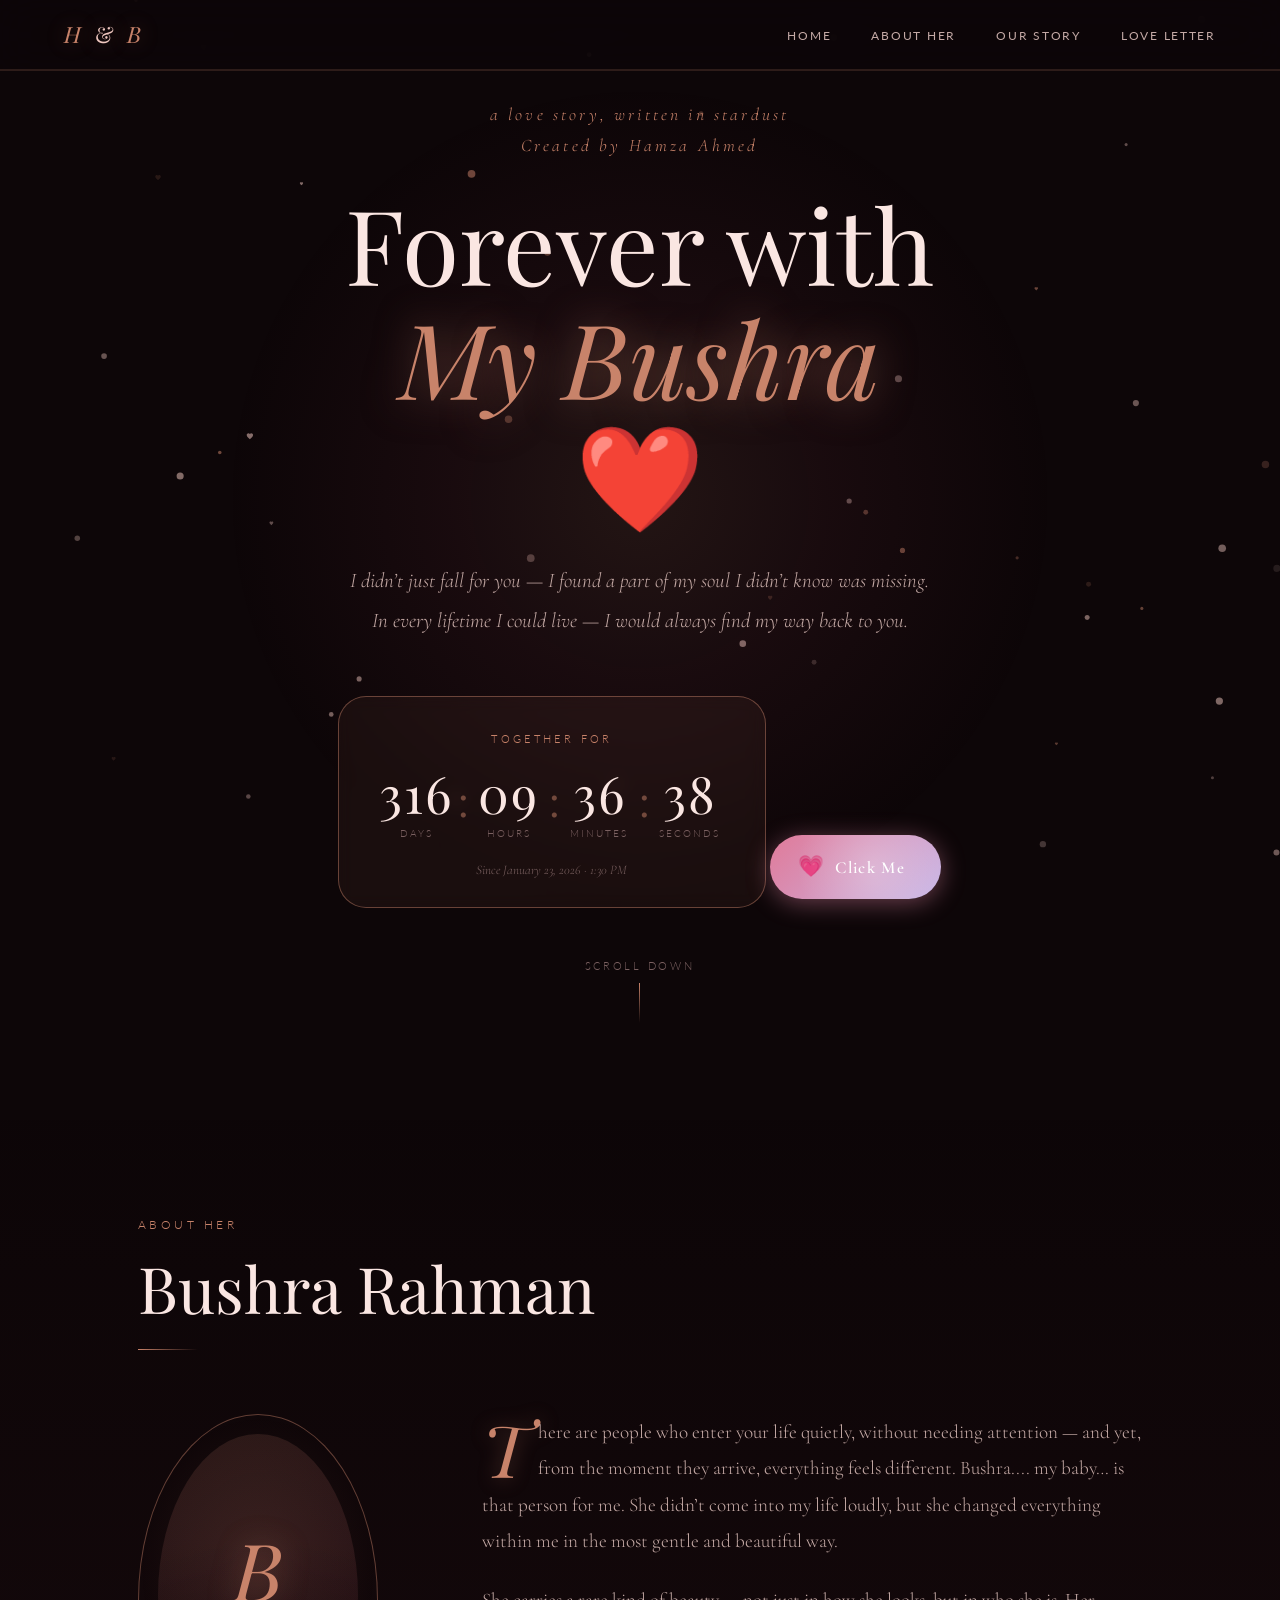
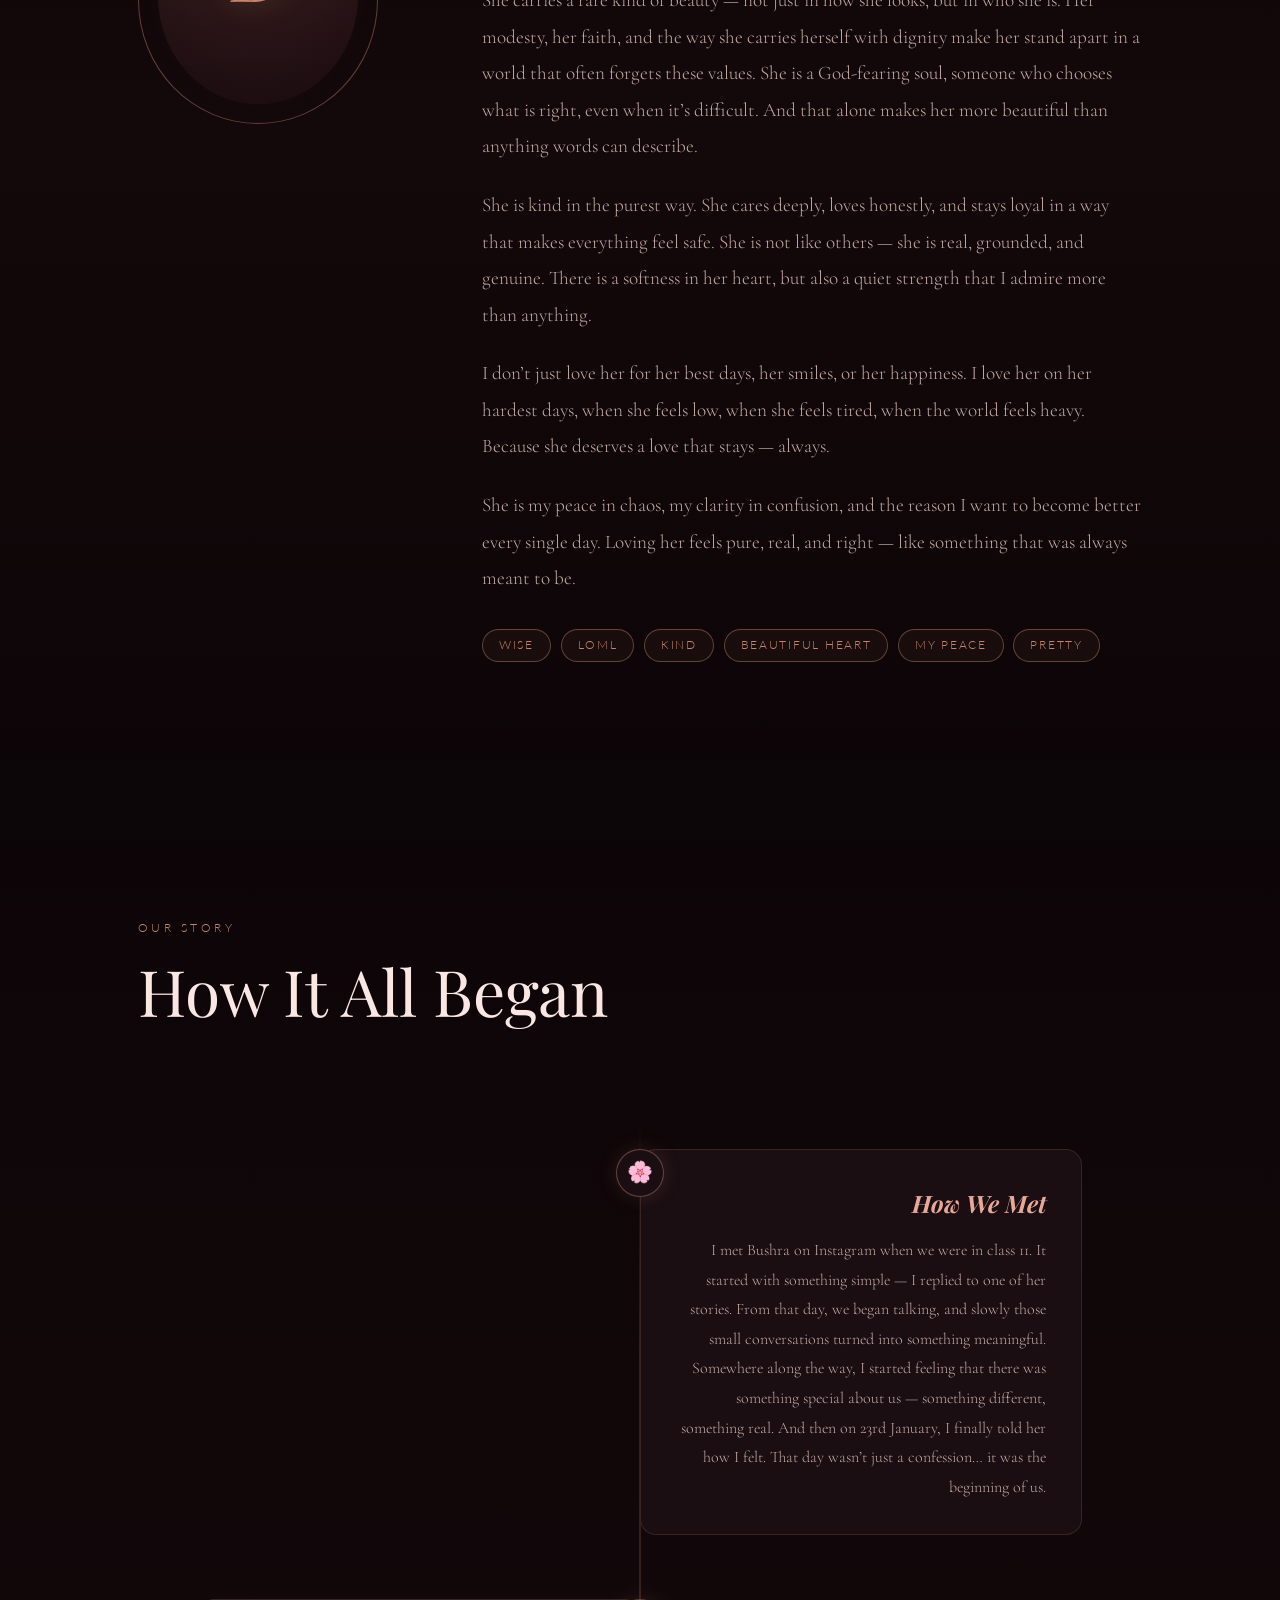
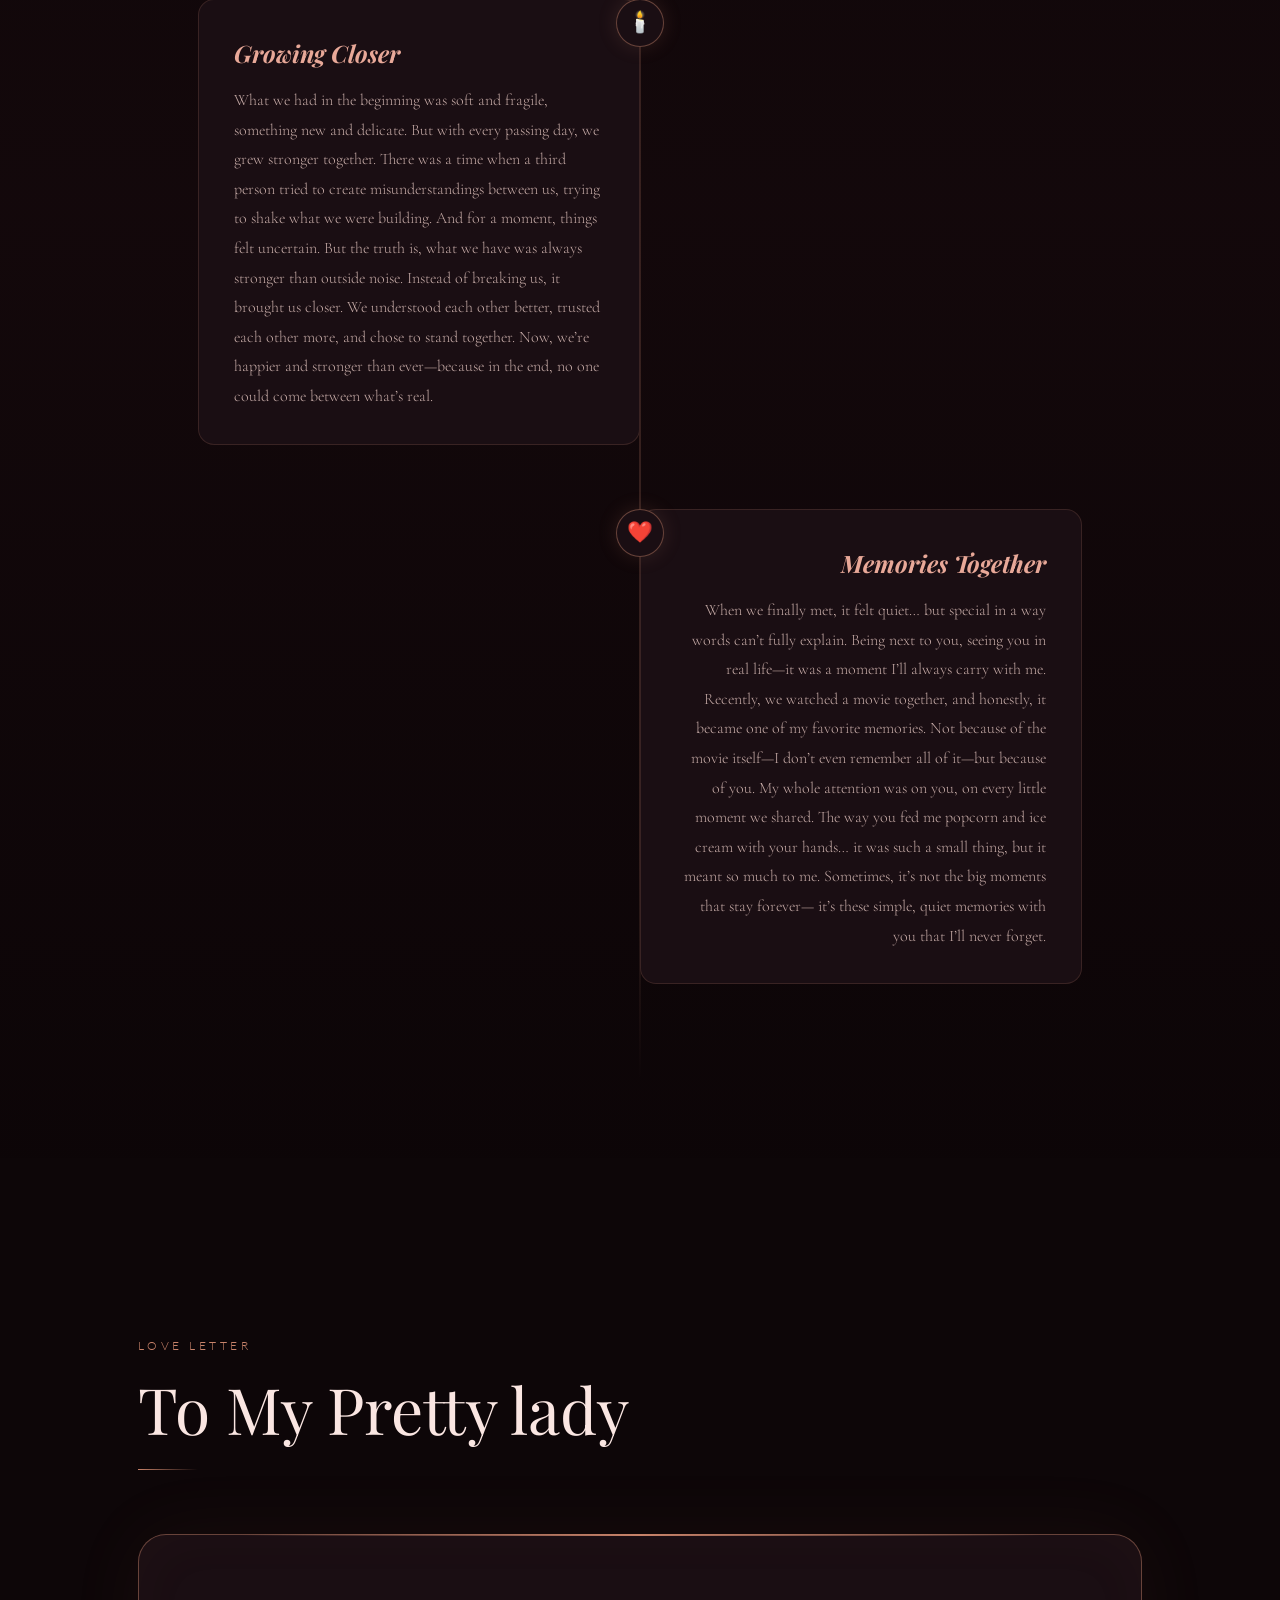
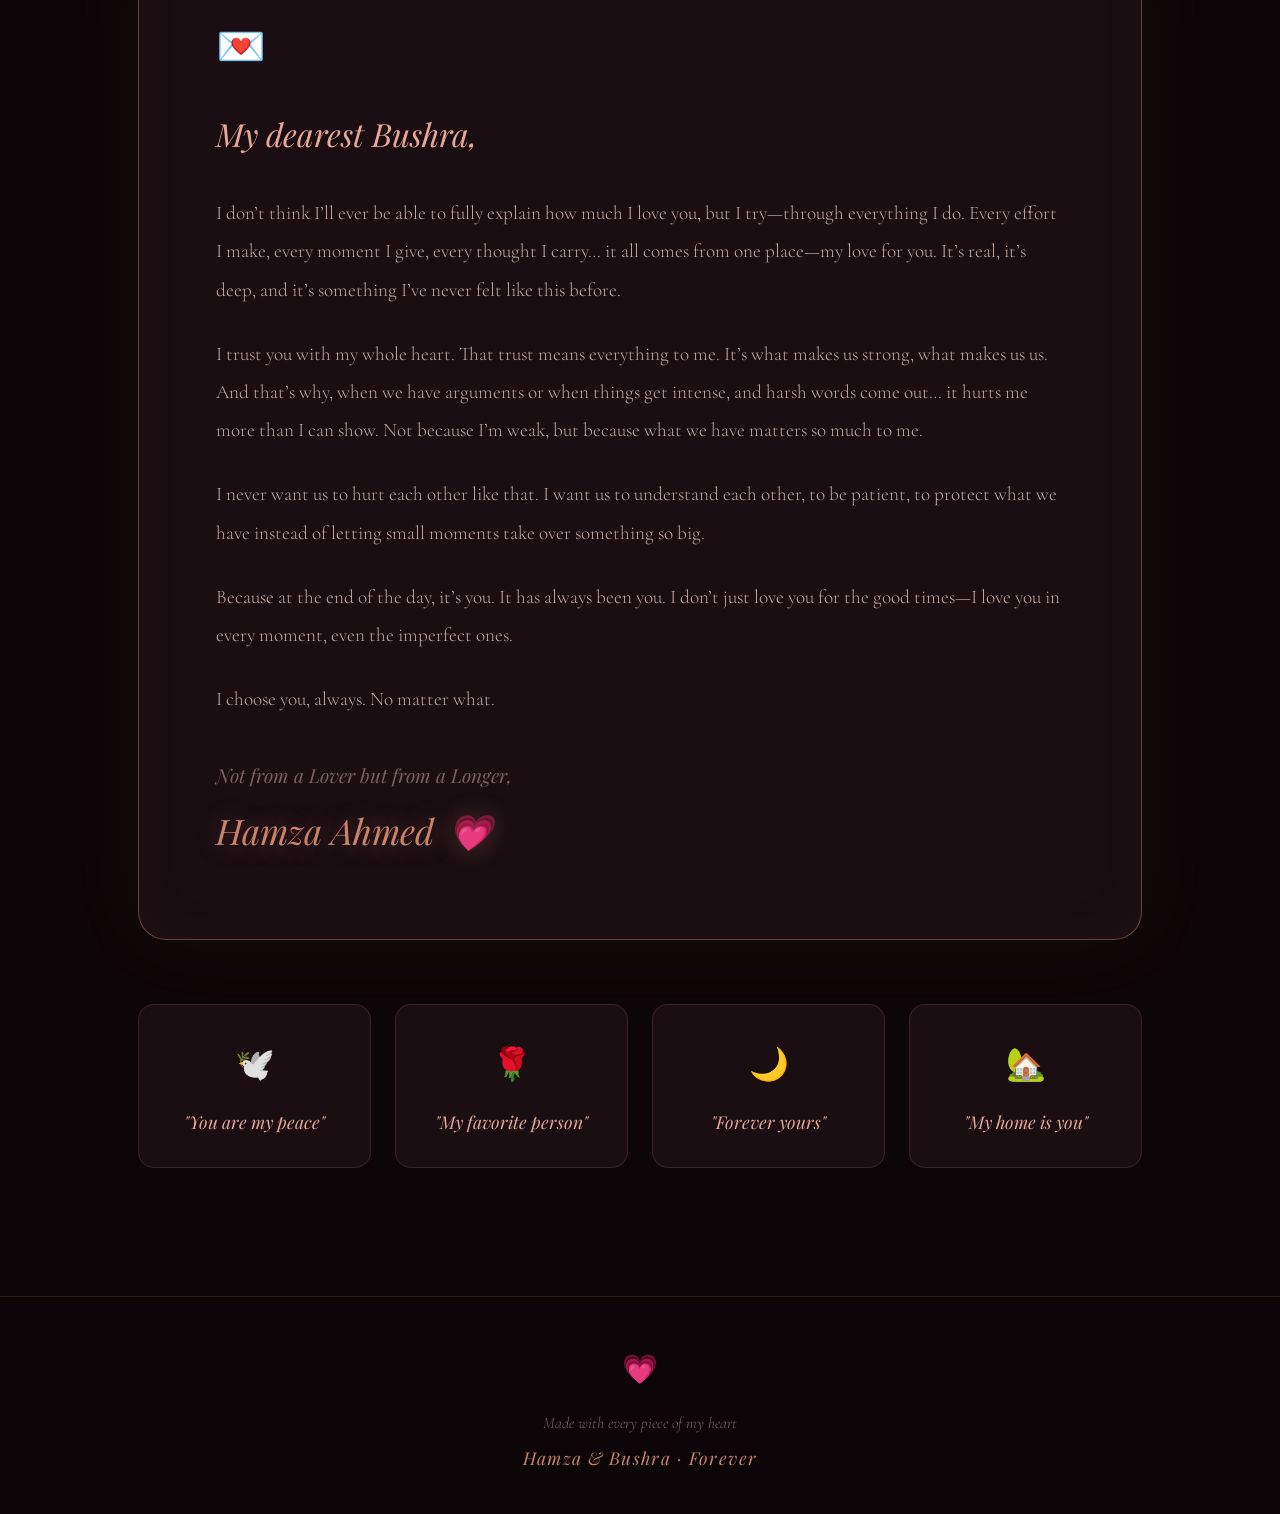
==== commit 5d6330f2: "updated slideshow memories" ====
--- a/index.html
+++ b/index.html
@@ -7,7 +7,7 @@
   <link rel="stylesheet" href="style.css" />
   <link rel="preconnect" href="https://fonts.googleapis.com" />
   <link rel="preconnect" href="https://fonts.gstatic.com" crossorigin />
-  <link href="https://fonts.googleapis.com/css2?family=Cormorant+Garamond:ital,wght@0,300;0,400;0,600;1,300;1,400;1,600&family=Playfair+Display:ital,wght@0,400;0,700;1,400;1,700&family=Lato:wght@300;400&display=swap" rel="stylesheet" />
+  <link href="https://fonts.googleapis.com/css2?family=Cormorant+Garamond:ital,wght@0,300;0,400;0,600;1,300;1,400;1,600&family=Playfair+Display:ital,wght@0,400;0,700;1,400;1,700&family=Lato:wght@300;400&family=Dancing+Script:wght@400;700&display=swap" rel="stylesheet" />
 </head>
 <body>
 
@@ -77,6 +77,13 @@
         <p class="timer-since">Since January 23, 2026 · 1:30 PM</p>
       </div>
 
+      <!-- MEMORIES BUTTON -->
+      <a href="slideshow.html" class="memories-btn reveal-up">
+        <span class="memories-btn-icon">💗</span>
+        <span class="memories-btn-label">Click Me</span>
+        <span class="memories-btn-glow"></span>
+      </a>
+
       <div class="scroll-hint reveal-up">
         <span>scroll down</span>
         <div class="scroll-arrow"></div>
--- a/style.css
+++ b/style.css
@@ -914,4 +914,74 @@
   .section-title { font-size: 2rem; }
   .timer-sep { font-size: 1.8rem; }
   .letter-card { padding: 2rem 1.5rem; }
+}
+/* =============================================
+   MEMORIES BUTTON — Click Me ❤️
+   ============================================= */
+.memories-btn {
+  display: inline-flex;
+  align-items: center;
+  gap: 10px;
+  position: relative;
+  margin: 12px 0 28px;
+  padding: 14px 36px 14px 28px;
+  border-radius: 50px;
+  text-decoration: none;
+  font-family: 'Cormorant Garamond', serif;
+  font-size: 1.05rem;
+  font-weight: 600;
+  letter-spacing: 0.08em;
+  color: #fff;
+  background: linear-gradient(135deg, #e07a99, #c9b8e8, #b8d4f0);
+  background-size: 200% 200%;
+  animation: btnGradShift 4s ease infinite;
+  box-shadow:
+    0 4px 24px rgba(220,130,160,0.45),
+    0 0 0 0 rgba(220,130,160,0.4);
+  transition: transform 0.25s ease, box-shadow 0.25s ease;
+  overflow: hidden;
+}
+
+@keyframes btnGradShift {
+  0%   { background-position: 0% 50%; }
+  50%  { background-position: 100% 50%; }
+  100% { background-position: 0% 50%; }
+}
+
+.memories-btn:hover {
+  transform: translateY(-3px) scale(1.04);
+  box-shadow:
+    0 8px 36px rgba(220,130,160,0.55),
+    0 0 0 6px rgba(220,130,160,0.18);
+}
+
+.memories-btn:active { transform: translateY(-1px) scale(1.01); }
+
+.memories-btn-icon {
+  font-size: 1.3rem;
+  animation: heartPump 1.2s ease-in-out infinite;
+  display: inline-block;
+}
+@keyframes heartPump {
+  0%, 100% { transform: scale(1); }
+  40%       { transform: scale(1.3); }
+  60%       { transform: scale(0.95); }
+}
+
+.memories-btn-label {
+  position: relative;
+  z-index: 1;
+}
+
+.memories-btn-glow {
+  position: absolute;
+  inset: 0;
+  border-radius: inherit;
+  background: radial-gradient(circle at 60% 50%, rgba(255,255,255,0.25), transparent 70%);
+  animation: glowPulse 2.4s ease-in-out infinite;
+  pointer-events: none;
+}
+@keyframes glowPulse {
+  0%, 100% { opacity: 0.5; }
+  50%       { opacity: 1; }
 }
